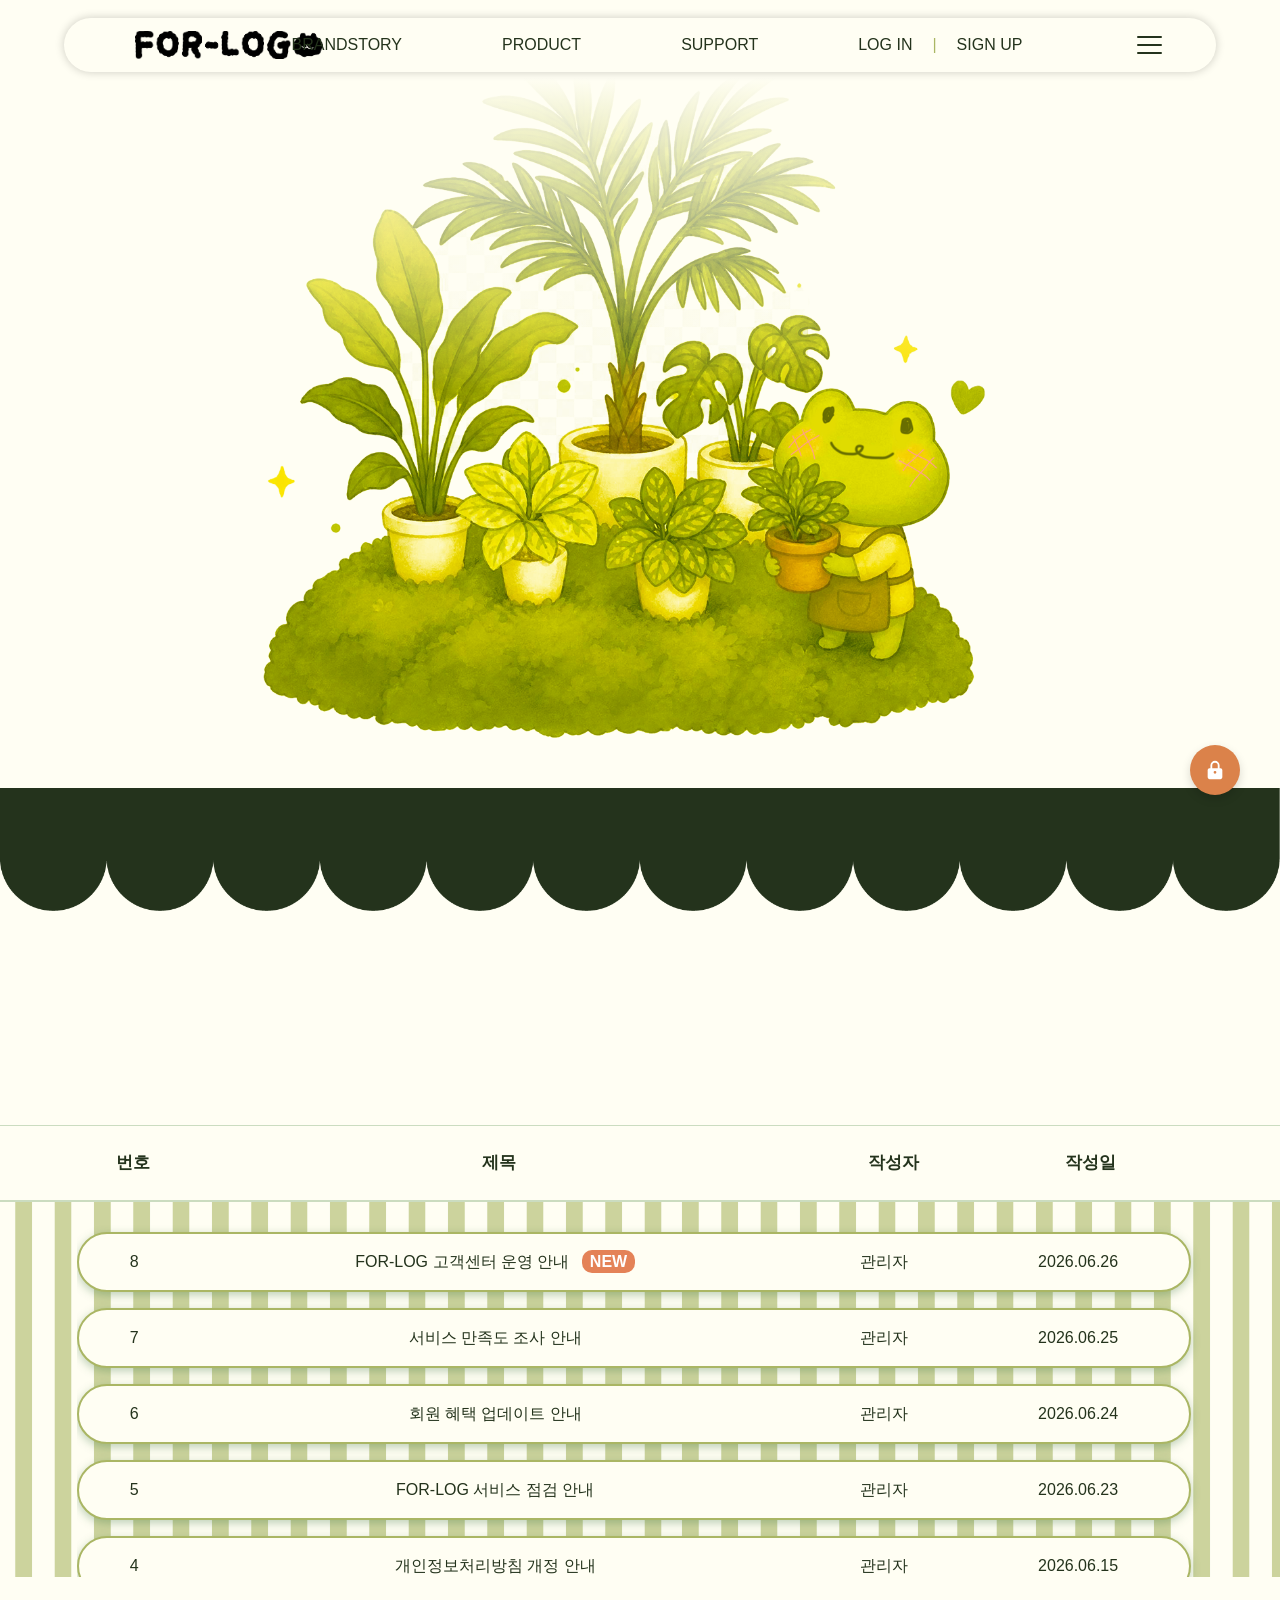
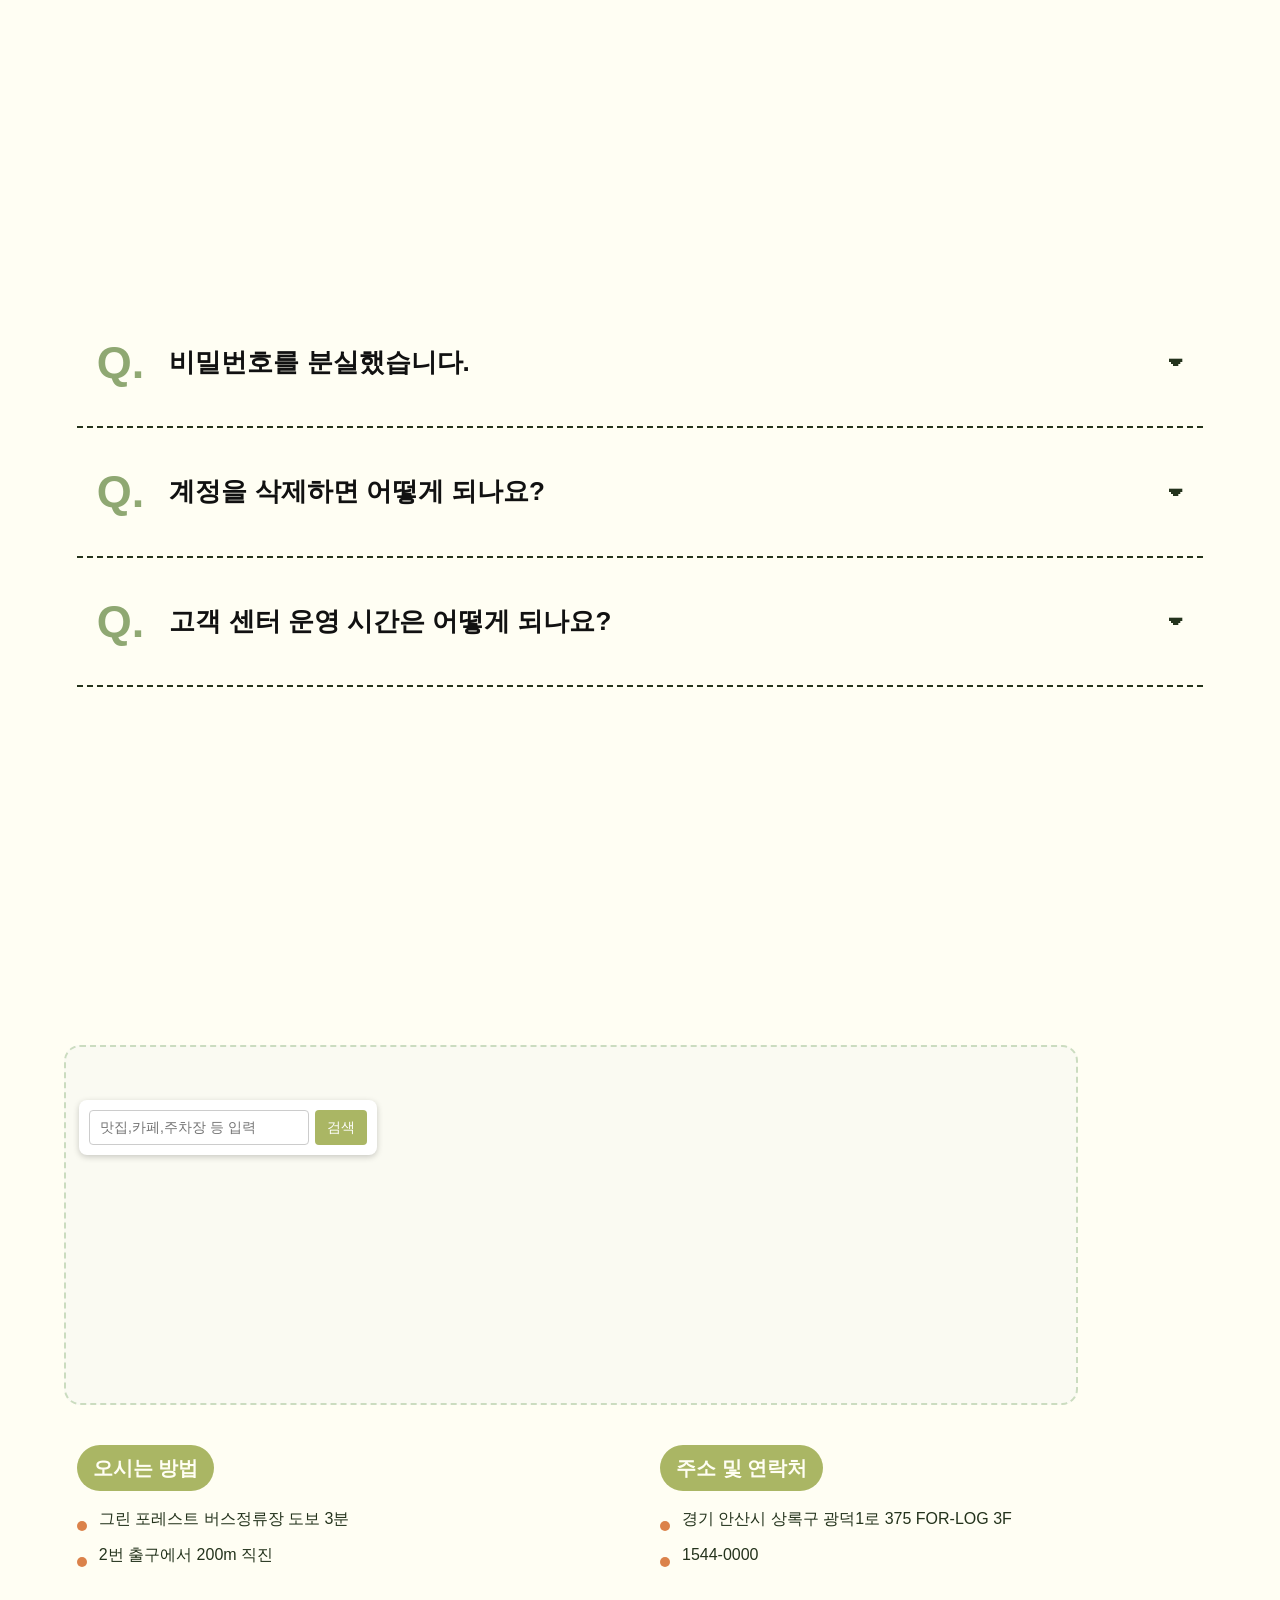
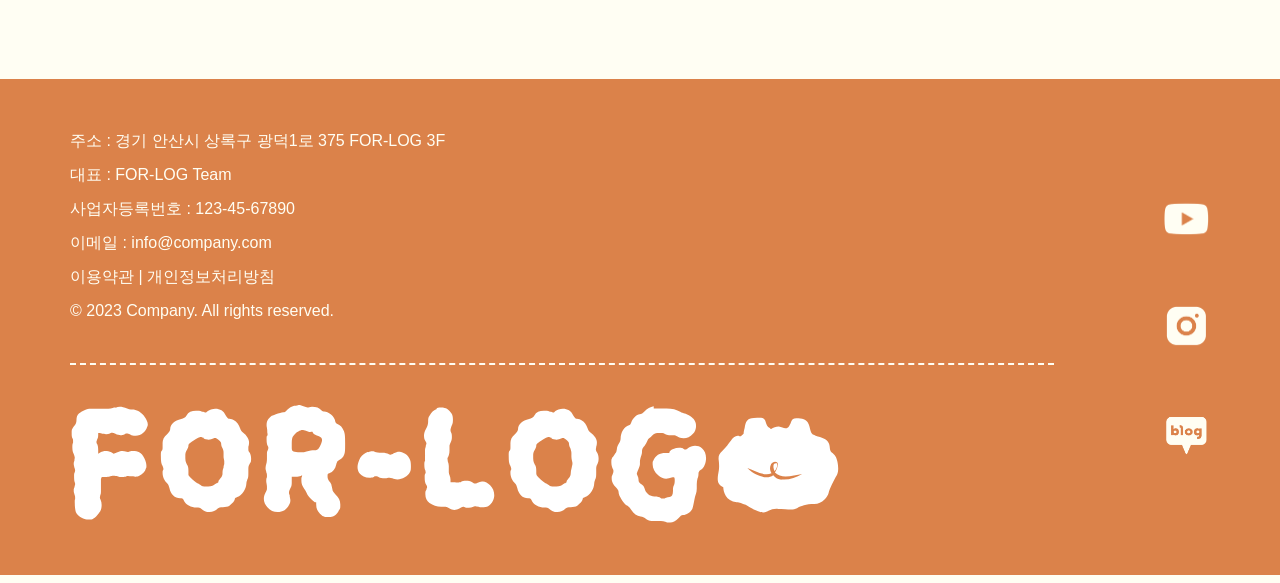
==== support/index.html @ 9ab2c11d "최최신" ====
<!DOCTYPE html>
<html lang="ko">

<head>
    <meta charset="UTF-8">
    <meta name="viewport" content="width=device-width, initial-scale=1.0">
    <script src="https://code.jquery.com/jquery-3.7.1.min.js"></script>
    <title>FOR-LOG | SUPPORT</title>
    <link rel="stylesheet" href="./reset.css">
    <link rel="stylesheet" href="./support.css">
</head>

<body>

    <div id="headers"></div>

    <!-------------- 색션 1 이미지 -------------------->
    <section class="section support-hero-section">
        <!-- 본문 제목에 직접 클래스 추가 -->
        <h1 class="support-main-title scroll-fade">SUPPORT</h1>
        <div class="character-img-box">
            <img src="img/character2 2.png" alt="FOR-LOG character">
        </div>
    </section>

    <!--------------색션 1 물결 패턴---------------- -->
    <div class="scallop-divider">
        <img src="../Home/img/png files(and logo)/pattern-green3.png"/>
    </div>

    <!-------------- 색션 2 공지사항 -------------------->
    <section class="section news-section" id="news">
        <!-- 본문 제목에 직접 클래스 추가 -->
        <h2 class="scroll-fade"><span class="dot">&#8226;</span> NEWS <span>공지 사항</span></h2>
        <div class="news-list-stripe-bg">
            <div class="news-list-wrap">
                <div class="news-table-header-box">
                    <div class="news-table-header-inner">
                        <div class="th-num">번호</div>
                        <div class="th-title">제목</div>
                        <div class="th-author">작성자</div>
                        <div class="th-date">작성일</div>
                    </div>
                </div>
                <div class="news-table-body-inner">
                    <div class="news-item">
                        <div class="td-num">8</div>
                        <div class="td-title">FOR-LOG 고객센터 운영 안내 <span class="badge-new">NEW</span></div>
                        <div class="td-author">관리자</div>
                        <div class="td-date">2026.06.26</div>
                    </div>
                    <div class="news-item">
                        <div class="td-num">7</div>
                        <div class="td-title">서비스 만족도 조사 안내</div>
                        <div class="td-author">관리자</div>
                        <div class="td-date">2026.06.25</div>
                    </div>
                    <div class="news-item">
                        <div class="td-num">6</div>
                        <div class="td-title">회원 혜택 업데이트 안내</div>
                        <div class="td-author">관리자</div>
                        <div class="td-date">2026.06.24</div>
                    </div>
                    <div class="news-item">
                        <div class="td-num">5</div>
                        <div class="td-title">FOR-LOG 서비스 점검 안내</div>
                        <div class="td-author">관리자</div>
                        <div class="td-date">2026.06.23</div>
                    </div>
                    <div class="news-item">
                        <div class="td-num">4</div>
                        <div class="td-title">개인정보처리방침 개정 안내</div>
                        <div class="td-author">관리자</div>
                        <div class="td-date">2026.06.15</div>
                    </div>
                    <div class="news-item">
                        <div class="td-num">3</div>
                        <div class="td-title">액세스 기능 개선 안내</div>
                        <div class="td-author">관리자</div>
                        <div class="td-date">2026.06.01</div>
                    </div>
                    <div class="news-item">
                        <div class="td-num">2</div>
                        <div class="td-title">모바일 앱 환경 최적화 업데이트 완료 안내</div>
                        <div class="td-author">관리자</div>
                        <div class="td-date">2026.05.20</div>
                    </div>
                    <div class="news-item">
                        <div class="td-num">1</div>
                        <div class="td-title">FOR-LOG 정식 서비스 오픈 가이드</div>
                        <div class="td-author">관리자</div>
                        <div class="td-date">2026.05.01</div>
                    </div>
                </div>
            </div>
        </div>
    </section>

    <!----------색션2 팝업 모달창-->
    <div id="newsModal" class="news-modal">
        <div class="news-modal-content">
            <span class="news-modal-close">&times;</span>
            <div class="news-modal-body">
                <div class="modal-top-tag">
                    <span class="modal-dot">&#8226;</span> NEWS <span>공지 사항</span>
                </div>
                <h3 id="modalTitle">공지사항 제목</h3>
                <div class="modal-meta">
                    <span>번호: <strong id="modalNum">-</strong></span>
                    <span>작성자: <strong id="modalAuthor">-</strong></span>
                    <span>작성일: <strong id="modalDate">-</strong></span>
                </div>
                <div class="modal-divider"></div>
                <div id="modalText">공지사항 내용이 들어가는 자리입니다.</div>
            </div>
        </div>
    </div>

    <!-------------- 색션 3 자주묻는질문답변 -------------------->
    <section class="section faq-section" id="faq">
        <!-- 본문 제목에 직접 클래스 추가 -->
        <h2 class="scroll-fade"><span class="dot">&#8226;</span> FAQ <span>자주 묻는 질문</span></h2>
        <div class="faq-accordion">
            <div class="faq-item">
                <div class="faq-question"><span class="q-icon">Q.</span>
                    <p>비밀번호를 분실했습니다.</p><span class="arrow-icon">&#9662;</span>
                </div>
                <div class="faq-answer"><span class="a-icon">A.</span>
                    <p>로그인 페이지의 비밀번호 재설정 링크를 이용해 주세요. 가입하신 이메일 주소로 재설정 메일이 발송됩니다.</p>
                </div>
            </div>
            <div class="faq-item">
                <div class="faq-question"><span class="q-icon">Q.</span>
                    <p>계정을 삭제하면 어떻게 되나요?</p><span class="arrow-icon">&#9662;</span>
                </div>
                <div class="faq-answer"><span class="a-icon">A.</span>
                    <p>계정 정보와 저장된 기록이 영구히 삭제되므로, 중요한 데이터는 미리 백업해 두시기 바랍니다.</p>
                </div>
            </div>
            <div class="faq-item">
                <div class="faq-question"><span class="q-icon">Q.</span>
                    <p>고객 센터 운영 시간은 어떻게 되나요?</p><span class="arrow-icon">&#9662;</span>
                </div>
                <div class="faq-answer"><span class="a-icon">A.</span>
                    <p>FOR-LOG 고객 센터는 평일 10:00부터 17:00까지 운영되며, 점심시간, 주말 및 공휴일은 제외됩니다.</p>
                </div>
            </div>
        </div>
    </section>

    <!-------------- 색션 4 오시는길 -------------------->
    <section class="section location-section" id="location">
        <!-- 本문 제목에 직접 클래스 추가 -->
        <h2 class="scroll-fade"><span class="dot">&#8226;</span> LOCATION <span>오시는 길</span></h2>
        <div class="wave-deco bottom-wave"></div>
        <div style="width: min(90%, 1500px); margin: 0 auto; position: relative;">
            <div class="map-api-box" id="map" style="margin: 40px 0;"></div>
            <div
                style="position: absolute; top: 55px; left: 15px; z-index: 10; display: flex; flex-direction: column; gap: 10px;">
                <div
                    style="background: white; padding: 10px; border-radius: 8px; box-shadow: 0 2px 6px rgba(0,0,0,0.2); display: flex; gap: 6px;">
                    <input type="text" id="keyword" placeholder="맛집,카페,주차장 등 입력"
                        style="border: 1px solid #ccc; padding: 6px 10px; border-radius: 4px; font-size: 14px; width: 220px;">
                    <button onclick="searchPlaces()"
                        style="background: var(--main-color, #2C4224); color: white; border: none; padding: 6px 12px; border-radius: 4px; cursor: pointer; font-size: 14px;">검색</button>
                </div>
                <div id="menu_wrap"
                    style="background: white; border-radius: 8px; box-shadow: 0 2px 6px rgba(0,0,0,0.2); max-height: 300px; overflow-y: auto; display: none; padding: 10px; position: relative; width: 240px;">
                    <button onclick="closePlacesList()"
                        style="position: absolute; top: 8px; right: 10px; background: none; border: none; font-size: 16px; font-weight: bold; color: #999; cursor: pointer; z-index: 20;">✕</button>
                    <ul id="placesList" style="list-style: none; padding: 0; margin: 20px 0 0 0;"></ul>
                    <div id="pagination" style="margin-top: 10px; text-align: center;"></div>
                </div>
            </div>
        </div>

        <div class="location-info-container">
            <div class="info-inner">
                <div class="info-block">
                    <div class="info-tag-title">오시는 방법</div>
                    <div class="info-row"><span class="icon"></span>
                        <p>그린 포레스트 버스정류장 도보 3분</p>
                    </div>
                    <div class="info-row"><span class="icon"></span>
                        <p>2번 출구에서 200m 직진</p>
                    </div>
                </div>
                <div class="info-block">
                    <div class="info-tag-title">주소 및 연락처</div>
                    <div class="info-row"><span class="icon"></span>
                        <p>경기 안산시 상록구 광덕1로 375 FOR-LOG 3F</p>
                    </div>
                    <div class="info-row"><span class="icon"></span>
                        <p>1544-0000</p>
                    </div>
                </div>
            </div>
        </div>
    </section>

    <div id="footer"></div>

    <!-------------- 마우스 커서 효과 연결 -------------------->
    <div class="roundG4"></div>
    <script src="../products/mouseEffect.js"></script>

    <!------------스크립트 연결------------>
    <script type="text/javascript"
        src="https://dapi.kakao.com/v2/maps/sdk.js?appkey=f31372f50de7327023abf3be4282e61c&libraries=services"></script>
    <script src="./support.js"></script>
    <script src="../common/header.js"></script>
</body>

</html>
---- support/support.css ----
@import url("../common/FontAndColor/FontAndColor.css");

/* ==========================================================================
   00. 글로벌 및 공통 스타일 (Global & Common)
   ========================================================================== */

/* 전역 폰트 및 배경 지정 */
body,
.support-hero-section,
.news-section,
.faq-section,
.location-section {
    font-family: var(--font-cloud), "Malgun Gothic", sans-serif;
}

body {
    background-color: var(--bg-color);
}

/* 팀 공통 레이아웃 변수 선언 */
:root {
    --support-content-width: 1500px;
}



/* ==========================================================================
   03. 공통 섹션 타이틀 (Section Title Components)
   ========================================================================== */

/* 대제목 스타일 (공지사항, FAQ, 오시는길 등) */
.section h2 {
    width: 90%;
    max-width: var(--support-content-width);
    font-size: 100px;
    font-weight: 900;
    color: var(--dark-color);
    display: flex;
    align-items: center;
    gap: 12px;
    margin: 60px auto 24px;
    padding: 0;
    text-align: left;
    text-shadow: 0 3px 10px rgba(64, 121, 70, 0.35);
}

/* 타이틀 옆 포인트 점(.) */
.section h2 .dot {
    color: var(--point-color);
    font-size: 170px;
    line-height: 1;
    margin-left: 0;
}

/* 타이틀 내부 보조 설명 텍스트 */
.section h2 span {
    font-size: 30px;
    font-weight: normal;
    color: var(--dark-color);
    margin-top: 8px;
}


/* ==========================================================================
   04. 섹션 1: 비주얼 히어로 영역 (Hero Section)
   ========================================================================== */

.support-hero-section {
    text-align: center;
    padding-top: 100px;
    padding-bottom: 0;
    position: relative;
    overflow: hidden;
    min-height: 1120px;
}

/* 대형 메인 타이틀 텍스트 */
.support-main-title {
    font: var(--title-font);
    color: var(--dark-color);
    margin-bottom: 0;
    position: relative;
    z-index: 3;
    text-shadow: 0 3px 10px rgba(64, 121, 70, 0.35);
}

/* 중앙 캐릭터 일러스트 박스 */
.character-img-box {
    width: 100%;
    max-width: 100%;
    margin: 0 auto;
    position: absolute;
    top: 0;
    left: 50%;
    transform: translateX(-50%);
    z-index: 1;
    pointer-events: none;
}

.character-img-box img {
    display: block;
    width: 94%;
    max-width: 1650px;
    height: auto;
    margin: 0 auto;
    object-fit: contain;
}

/* 상단 그라데이션 오버레이 (자연스러운 배경 페이드) */
.character-img-box::before {
    content: "";
    position: absolute;
    top: 0;
    left: 0;
    width: 100%;
    height: 390px;
    background: linear-gradient(to bottom, var(--bg-color) 20%, rgba(255, 254, 243, 0) 100%);
    z-index: 2;
    pointer-events: none;
}

/* 섹션 경계면 물결 모양 디바이더 (SVG 패턴 활용) */
.scallop-divider {
    width: 100%;
    height: 90px;
    margin-top: -11rem;
    position: relative;
    z-index: 3;
}


/* ==========================================================================
   05. 섹션 2: 공지사항 리스트 영역 (Notice Section)
   ========================================================================== */

.news-section {
    scroll-margin-top: 110px;
}

/* 화면 전체 너비의 스트라이프 배경 원단 효과 */
.news-list-stripe-bg {
    width: 100vw;
    /* margin-left: calc(-50vw + 50%);
    padding: 0 0 40px 0;
    background: repeating-linear-gradient(90deg, #eef7e2, #eef7e2 15px, #ffffff 15px, #ffffff 30px); */
    background-image: url(../common/img/pattern.png);
    background-position: center; background-size: cover;
}

.news-list-wrap {
    width: 100%;
    max-width: none;
    padding: 0;
    box-sizing: border-box;
}

/* 리스트 상단 테이블 헤더 바 */
.news-table-header-box {
    width: 100%;
    background-color: var(--bg-color);
    border-top: 1px solid #cbdcc0;
    border-bottom: 2px solid #cbdcc0;
    position: relative;
    top: -15px;
}

/* 테이블의 열(Column) 4분할 그리드 규격 공통 설정 */
.news-table-header-inner,
.news-item {
    display: grid;
    grid-template-columns: 10% 55% 15% 20%;
}

.news-table-header-inner {
    width: 90%;
    max-width: var(--support-content-width);
    margin: 0 auto;
    padding: 24px 0;
}

.news-table-header-inner > div {
    font-family: "Malgun Gothic", "맑은 고딕", Apple SD Gothic Neo, sans-serif;
    font-size: 17px;
    font-weight: bold;
    color: var(--dark-color);
    text-align: center;
}

/* 리스트 본문 컨테이너 (스크롤 포함) */
.news-table-body-inner {
    width: 90%;
    max-width: var(--support-content-width);
    margin: 0 auto;
    padding: 15px 0 0 0;
    max-height: 360px;
    overflow-y: auto;
    padding-right: 12px;
    scrollbar-width: thin;
    scrollbar-color: var(--main-color) rgba(170, 182, 100, 0.18);
}

/* 맞춤 커스텀 스크롤바 (Webkit 전용) */
.news-table-body-inner::-webkit-scrollbar { width: 10px; }
.news-table-body-inner::-webkit-scrollbar-track { background: rgba(170, 182, 100, 0.18); border-radius: 999px; }
.news-table-body-inner::-webkit-scrollbar-thumb { background: var(--main-color); border-radius: 999px; }

/* 공지사항 개별 항목(Row) 카드 스타일 */
.news-item {
    align-items: center;
    background-color: var(--bg-color);
    margin-bottom: 16px;
    padding: 16px 0;
    border-radius: 40px;
    box-shadow: 0 3px 10px rgba(64, 121, 70, 0.35);
    border: 2px solid var(--main-color);
    cursor: pointer;
    transition: transform 0.2s ease;
}

.news-item:hover {
    transform: translateY(-2px);
}

.news-item > div {
    font-family: "Malgun Gothic", "맑은 고딕", Apple SD Gothic Neo, sans-serif;
    text-align: center;
    color: var(--dark-color);
    font-size: 16px;
}

.news-item > .td-title {
    font-weight: 500;
}

/* NEW 아이콘 배지 */
.badge-new {
    background-color: #e48257;
    color: white;
    font-size: 16px;
    font-weight: bold;
    padding: 3px 8px;
    border-radius: 10px;
    margin-left: 8px;
}


/* ==========================================================================
   06. 공지사항 모달 팝업 디자인 (Notice Modal Detail)
   ========================================================================== */

/* 모달 전체 스크린 오버레이 */
.news-modal {
    display: none; 
    position: fixed;
    z-index: 2000; 
    left: 0;
    top: 0;
    width: 100%;
    height: 100%;
    overflow: auto;
    background-color: color-mix(in srgb, var(--dark-color) 50%, transparent);
    backdrop-filter: blur(4px); 
    -webkit-backdrop-filter: blur(4px);
}

/* 모달 실제 팝업창 바디 */
.news-modal-content {
    background-color: var(--bg-color); 
    margin: 5% auto; 
    padding: 50px 45px; 
    border: 2px solid color-mix(in srgb, var(--dark-color) 20%, transparent); 
    border-radius: 40px; 
    width: 92%;                   
    max-width: 900px; 
    box-shadow: 0 15px 35px rgba(0, 0, 0, 0.15);
    position: relative;
    animation: slideUpModal 0.3s cubic-bezier(0.25, 1, 0.5, 1);
}

/* 위로 부드럽게 올라오는 모달 애니메이션 */
@keyframes slideUpModal {
    from { opacity: 0; transform: translateY(30px); }
    to { opacity: 1; transform: translateY(0); }
}

/* 모달 우측 상단 ✕ 닫기 버튼 */
.news-modal-close {
    position: absolute;
    top: 25px;
    right: 35px;
    color: var(--point-color); 
    font-size: 38px;
    font-weight: bold;
    cursor: pointer;
    transition: all 0.2s;
}

.news-modal-close:hover {
    color: var(--main-color);
    transform: scale(1.2);
}

/* 모달 내부 서브/미니 태그 레이아웃 */
.modal-top-tag {
    font: var(--small2-font);
    font-weight: bold;
    color: var(--main-color);
    margin-bottom: 20px;
    display: flex;
    align-items: center;
    gap: 6px;
}

.modal-top-tag .modal-dot { color: var(--point-color); font-size: 22px; }
.modal-top-tag span { font-size: 13px; color: var(--dark-color); opacity: 0.6; font-weight: normal; }

/* 모달창 내부 공지사항 제목 */
.news-modal-body h3 {
    font-family: "Malgun Gothic", "맑은 고딕", Apple SD Gothic Neo, sans-serif;
    font-size: 28px; 
    font-weight: bold;
    color: var(--dark-color);
    margin: 0 0 20px 0;
    line-height: 1.4;
    word-break: keep-all;
}

/* 작성 정보 메타 영역 (날짜, 작성자 등) */
.modal-meta {
    display: flex;
    gap: 20px;
    font-family: "Malgun Gothic", "맑은 고딕", Apple SD Gothic Neo, sans-serif;
    font-size: 15px;
    color: var(--dark-color);
    opacity: 0.8;
    background-color: color-mix(in srgb, var(--dark-color) 3%, transparent); 
    padding: 12px 24px;
    border-radius: 15px;
}

.modal-meta strong { color: var(--main-color); font-weight: 600; }
.modal-divider { height: 1px; background: repeating-linear-gradient(90deg, var(--main-color), var(--main-color) 4px, transparent 4px, transparent 8px); margin: 30px 0; opacity: 0.4; }

/* 모달 본문 텍스트 디테일 */
#modalText {
    font-family: "Malgun Gothic", "맑은 고딕", Apple SD Gothic Neo, sans-serif;
    font-size: 17px; 
    font-weight: normal;
    color: var(--dark-color);
    line-height: 1.8;
    min-height: 280px; 
    padding: 5px;
    word-break: break-all;
}

#modalText p { margin-bottom: 16px; }
#modalText strong { font-family: "Malgun Gothic", "맑은 고딕", Apple SD Gothic Neo, sans-serif; font-weight: bold; color: var(--main-color); }


/* ==========================================================================
   07. 섹션 3: 자주 묻는 질문 아코디언 영역 (FAQ Section)
   ========================================================================== */

.faq-section {
    scroll-margin-top: 110px;
    margin-top: 120px;
    margin-bottom: 140px;
    box-sizing: border-box;
}

.faq-accordion {
    width: 90%;
    max-width: var(--support-content-width);
    margin: 20px auto 0 auto;
}

.faq-item {
    border-bottom: 2.5px dashed var(--dark-color);
    padding: 10px 0;
}

/* 질문 블록 (클릭바) */
.faq-question {
    display: flex;
    align-items: center;
    padding: 20px 20px;
    cursor: pointer;
    user-select: none;
    transition: background-color 0.2s ease;
}

.faq-question:hover {
    background-color: rgba(44, 66, 36, 0.03);
}

/* Q & A 타이포 로고 스타일 */
.faq-question .q-icon,
.faq-answer .a-icon {
    font-size: 45px;
    font-weight: 900;
    color: var(--dark-color);
    margin-right: 25px;
    font-family: "Arial Black", sans-serif;
}

.faq-question .q-icon { color: #8fa872; }
.faq-answer .a-icon { color: var(--point-color); }

.faq-question p {
    font-family: "Malgun Gothic", "맑은 고딕", Apple SD Gothic Neo, sans-serif;
    font-size: 26px;
    font-weight: bold;
    color: #111111;
    margin: 0;
}

/* 우측 아코디언 개폐 화살표 아이콘 */
.faq-question .arrow-icon {
    margin-left: auto;
    font-size: 32px;
    color: var(--dark-color);
    font-weight: bold;
    transition: transform 0.3s ease;
}

.faq-item.active .faq-question .arrow-icon { 
    transform: rotate(180deg); 
}

/* 
   ✨ [완전 수정] 기본 상태 (닫혀있을 때) 
   - 닫힐 때 부드럽게 사라지도록 속성들을 최적화했습니다.
*/
.faq-answer {
    display: flex;
    align-items: flex-start;
    background-color: rgba(250, 250, 242, 0.5);
    
    /* 닫혀있을 때 높이와 여백을 모두 0으로 꽉 닫아줍니다 */
    max-height: 0;
    overflow: hidden;
    opacity: 0;
    padding: 0 20px; /* 위아래 패딩을 0으로 만들어 줍니다 */
    
    /* 닫힐 때 부드럽게 처리하는 핵심 트랜지션 효과 */
    transition: max-height 0.35s cubic-bezier(0.4, 0, 0.2, 1), 
                padding 0.35s cubic-bezier(0.4, 0, 0.2, 1), 
                opacity 0.2s ease;
}

.faq-answer p {
    font-family: "Malgun Gothic", "맑은 고딕", Apple SD Gothic Neo, sans-serif;
    font-size: 16px;
    font-weight: normal;
    color: #444444;
    line-height: 1.7;
    margin-top: 1rem;
    padding-top: 12px;
}

/* 
   ✨ [완전 수정] 활성화 상태 (열렸을 때)
   - max-height를 너무 크지 않게(400px 정도로) 잡아야 닫힐 때 딜레이가 안 생깁니다.
*/
.faq-item.active .faq-answer {
    max-height: 400px;            /* 일반적인 답변 글 길이에 맞춰 400px로 최적화 */
    padding: 15px 20px 50px 20px; /* 열렸을 때 정상 패딩 적용 */
    opacity: 1;
}


/* ==========================================================================
   08. 섹션 4: 오시는 길 지도 API 및 상세 위치 영역 (Location Section)
   ========================================================================== */

.location-section {
    scroll-margin-top: 110px;
    padding-bottom: 100px;
}

/* 지도 표시 박스 프레임 */
.map-api-box {
    width: 90%;
    max-width: var(--support-content-width);
    height: 360px;
    margin: 40px auto;
    border: 2px dashed #cbdcc0;
    border-radius: 16px;
    background: #fafaf2;
}

/* 지도 하단 오프라인 정보 상세 컨테이너 */
.location-info-container {
    width: 90%;
    max-width: var(--support-content-width);
    margin: 0 auto;
}

.info-inner {
    display: flex;
    gap: 40px;
    justify-content: center;
}

.info-block {
    flex: 1;
    max-width: 680px;
}

/* 정보 구분 태그 (주소, 고객센터 등) */
.info-tag-title {
    display: inline-block;
    margin-bottom: 16px;
    padding: 8px 16px;
    border-radius: 999px;
    background-color: var(--main-color);
    color: var(--bg-color);
    font: var(--small-font);
}

/* 개별 한 줄 정보 단위 정보행 */
.info-row {
    display: flex;
    gap: 12px;
    margin-bottom: 12px;
    font-size: 16px;
    color: var(--dark-color);
}

/* 텍스트 앞 왼쪽 포인트 도트 불릿 기호 */
.info-row .icon {
    width: 10px;
    height: 10px;
    margin-top: 14px;
    border-radius: 50%;
    background-color: var(--point-color);
    flex: 0 0 auto;
}

.location-section input,
.location-section button,
.location-section .info-row p {
    font-family: "Malgun Gothic", Dotum, AppleSDGothicNeo, sans-serif !important;
}

/* 리스트 및 페이지네이션 기본 제어 숨김 처리 */
#pagination { display: none !important; }
#placesList, #placesList h5, #placesList span {
    font-family: "Malgun Gothic", Dotum, AppleSDGothicNeo, sans-serif !important;
}


/* --------------------------------------------------------------------------
   08-1. 지도 API 내부 카카오맵 전용 커스텀 오버레이 말풍선 디자인
   -------------------------------------------------------------------------- */

/* 말풍선 전체 랩 */
.map-overlay-box {
    position: relative;
    width: 310px;
    background: var(--bg-color);
    border-radius: 8px;
    box-shadow: 0 4px 12px rgba(0,0,0,0.15);
    border: 1px solid color-mix(in srgb, var(--main-color) 20%, transparent);
    font-family: "Malgun Gothic", sans-serif;
    overflow: visible; 
}

/* 말풍선 우측 상단 ✕ 닫기 버튼 스타일 */
.map-overlay-box .overlay-close-btn {
    position: absolute;
    top: 10px;
    right: 14px;
    font-size: 15px;
    font-weight: bold;
    color: var(--bg-color);
    cursor: pointer;
    transition: transform 0.2s ease, opacity 0.2s ease;
    z-index: 10;
}

.map-overlay-box .overlay-close-btn:hover {
    opacity: 0.8;
    transform: scale(1.15);
}

/* 아래쪽 말풍선 촉 기호 화살표 꼬리 */
.map-overlay-box::after {
    content: '';
    position: absolute;
    bottom: -10px;
    left: 50%;
    transform: translateX(-50%);
    border-top: 10px solid var(--bg-color);
    border-left: 8px solid transparent;
    border-right: 8px solid transparent;
    border-bottom: 0 solid transparent;
    filter: drop-shadow(0 2px 2px rgba(0,0,0,0.1));
}

/* 오버레이 상단 타이틀 바 */
.map-overlay-box .overlay-header {
    background: var(--main-color);
    padding: 10px 14px;
    border-radius: 7px 7px 0 0;
}

.map-overlay-box .overlay-title {
    color: var(--bg-color);
    font-weight: bold;
    font-size: 15px;
    letter-spacing: 0.5px;
}

/* 오버레이 하단 알맹이 정보 구성 레이아웃 */
.map-overlay-box .overlay-body {
    display: flex;
    padding: 14px;
    gap: 14px;
    background: var(--bg-color);
    border-radius: 0 0 7px 7px;
    align-items: center;
}

/* 로고 프레임 썸네일 박스 */
.map-overlay-box .overlay-img {
    width: 65px;
    height: 65px;
    flex: 0 0 auto;
    border: 1px solid color-mix(in srgb, var(--dark-color) 10%, transparent);
    border-radius: 4px;
    display: flex;
    align-items: center;
    justify-content: center;
    background: var(--bg-color);
    overflow: hidden;
}

.map-overlay-box .overlay-img img {
    width: 90%;
    height: 90%;
    object-fit: contain;
}

/* 우측 텍스트 정보 영역 분할 */
.map-overlay-box .overlay-content {
    flex: 1;
    display: flex;
    flex-direction: column;
    justify-content: center;
    text-align: left;
}

.map-overlay-box .overlay-content p {
    margin: 0 0 4px 0 !important; 
    line-height: 1.4;
    white-space: normal; /* 자동 개행 확보 */
}

.map-overlay-box .overlay-content .addr { font-size: 13px; font-weight: bold; color: var(--dark-color); }
.map-overlay-box .overlay-content .sub { font-size: 11px; color: var(--dark-color); opacity: 0.6; }
.map-overlay-box .overlay-content .lnk { font-size: 11px; color: var(--main-color); text-decoration: underline; margin-top: 2px; font-weight: bold; }



.right .sns img {
    max-width: 3rem;
}


/* ==========================================================================
   10. 반응형 레이아웃 미디어 쿼리 (Responsive Media Queries)
   ========================================================================== */

/* --------------------------------------------------------------------------
   [1] 데스크톱 소형 & 태블릿 가로 (Max-width: 1280px)
   -------------------------------------------------------------------------- */
@media (max-width: 1280px) {
    .headerInner {
        grid-template-columns: 220px 1fr 48px;
        padding: 0 28px;
    }

    .gnb > li {
        margin-right: 52px;
    }

    .support-main-title {
        font-size: 136px;
    }

    .support-hero-section {
        min-height: 860px;
    }

    .character-img-box img {
        width: 96%;
        max-width: 1180px;
    }

    .scallop-divider {
        margin-top: -72px;
    }

    .section h2 {
        width: 88%;
    }

    .news-table-header-inner,
    .news-table-body-inner,
    .faq-accordion,
    .location-info-container,
    .map-api-box {
        width: 88%;
    }
}

/* --------------------------------------------------------------------------
   [2] 일반 태블릿 세로 규격 (Max-width: 1000px)
   -------------------------------------------------------------------------- */
@media (max-width: 1000px) {
    /* 내비게이션 바 전환 및 모바일 전용 UI 켜짐 */
    .gnb {
        display: none;
    }

    .hamSideMenu {
        width: 70%;
    }

    .ham {
        align-items: flex-end;
    }

    .headerInner {
        grid-template-columns: minmax(120px, 220px) 1fr 48px;
        height: 58%;
    }

    .headerInner .logo {
        justify-content: flex-start;
    }

    .headerInner .logo > a {
        width: 170px;
    }

    /* 메인 비주얼 반응형 크기 조절 */
    .support-main-title {
        font-size: 86px;
    }

    .support-hero-section {
        min-height: 680px;
        padding-top: 110px;
    }

    .character-img-box img {
        width: 108%;
        max-width: 980px;
    }

    .scallop-divider {
        margin-top: -64px;
    }

    /* 레이아웃 폭 일괄 공통 조절 */
    .section h2,
    .news-table-header-inner,
    .news-table-body-inner,
    .faq-accordion,
    .location-info-container,
    .map-api-box {
        width: 90%;
    }

    .news-table-header-inner,
    .news-item {
        grid-template-columns: 15% 50% 15% 20%;
    }

    .news-item > div {
        font-size: 16px;
    }

    .news-table-body-inner {
        max-height: 300px;
    }

    /* 정보 하단 레이아웃을 세로(column) 배치로 흐름 변환 */
    .info-inner,
    footer {
        flex-direction: column;
    }

    footer {
        height: auto;
        gap: 40px;
    }

    .left {
        width: 100%;
    }

    footer .logo {
        width: min(100%, 520px);
    }

    .right .sns {
        flex-direction: row;
        justify-content: center;
    }
}

/* --------------------------------------------------------------------------
   [3] 대형 모바일 & 스마트폰 가로 (Max-width: 768px)
   -------------------------------------------------------------------------- */
@media (max-width: 768px) {
    .headerInner {
        width: 92%;
        grid-template-columns: 1fr 44px;
        padding: 0 20px;
    }

    .headerInner .logo > a {
        width: 145px;
    }

    .support-main-title {
        font-size: 66px;
    }

    .support-hero-section {
        min-height: 560px;
    }

    .character-img-box img {
        width: 124%;
        max-width: 760px;
    }

    .character-img-box::before {
        height: 220px;
    }

    .scallop-divider {
        margin-top: -58px;
    }

    /* 섹션 대제목 모바일화 */
    .section h2 {
        width: 92%;
        margin: 44px auto 18px;
        gap: 8px;
        font-size: 44px;
    }

    .section h2 .dot {
        font-size: 58px;
    }

    .section h2 span {
        width: auto;
        margin-left: 0;
        font-size: 18px;
    }

    /* 공지사항 목록 압축 및 말줄임표 처리 */
    .news-table-header-inner,
    .news-item {
        grid-template-columns: 14% 50% 18% 18%;
    }

    .news-table-header-inner > div,
    .news-item > div {
        font-size: 13px;
    }

    .td-title,
    .news-item > div:nth-child(2) {
        white-space: nowrap;
        overflow: hidden;
        text-overflow: ellipsis;
    }

    /* 글자 크기 축소 */
    .faq-question p { font-size: 18px; }
    .faq-answer p { font-size: 16px; }
    .info-inner { gap: 24px; }
    .info-row { font-size: 16px; }

    .news-table-header-inner,
    .news-table-body-inner,
    .faq-accordion,
    .location-info-container,
    .map-api-box {
        width: 92%;
    }

    footer {
        padding: 40px 28px;
    }

    footer .logo {
        width: min(100%, 360px);
    }
}

/* --------------------------------------------------------------------------
   [4] 초소형 스마트폰 세로 일반 (Max-width: 480px)
   -------------------------------------------------------------------------- */
@media (max-width: 480px) {
    .headerInner .logo > a {
        width: 120px;
    }

    .support-main-title {
        font-size: 50px;
    }

    .support-hero-section {
        min-height: 410px;
    }

    .character-img-box img {
        width: 138%;
    }

    .scallop-divider {
        margin-top: -52px;
    }

    .news-list-stripe-bg {
        padding-bottom: 28px !important;
    }

    /* 화면이 너무 작을 때 공지사항 테이블 가로 스크롤 생성 */
    .news-table-header-inner,
    .news-table-body-inner {
        width: 94%;
    }

    .news-item {
        min-width: 520px;
    }

    .news-table-body-inner {
        overflow: auto;
    }

    .section h2 {
        width: 94%;
    }

    .news-table-header-inner,
    .news-table-body-inner,
    .faq-accordion,
    .location-info-container,
    .map-api-box {
        width: 94%;
    }

    .faq-question {
        padding: 16px 12px;
    }

    footer .logo {
        width: min(100%, 280px);
    }

    .right .sns img {
        width: 2.4rem;
    }
}


/* ==========================================================================
   11. 스크롤 애니메이션 클래스 스타일
   ========================================================================== */

.scroll-fade {
    opacity: 0 !important;
    transform: translateY(40px) !important;
    /* cubic-bezier를 사용하여 끝에서 살짝 쫀득하고 부드럽게 멈추는 고급 애니메이션 구현 */
    transition: opacity 0.9s ease, transform 0.9s cubic-bezier(0.25, 1, 0.5, 1) !important;
    will-change: opacity, transform;
}

/* 감지 시 원래 위치로 복구 */
.scroll-fade.show {
    opacity: 1 !important;
    transform: translateY(0) !important;
}
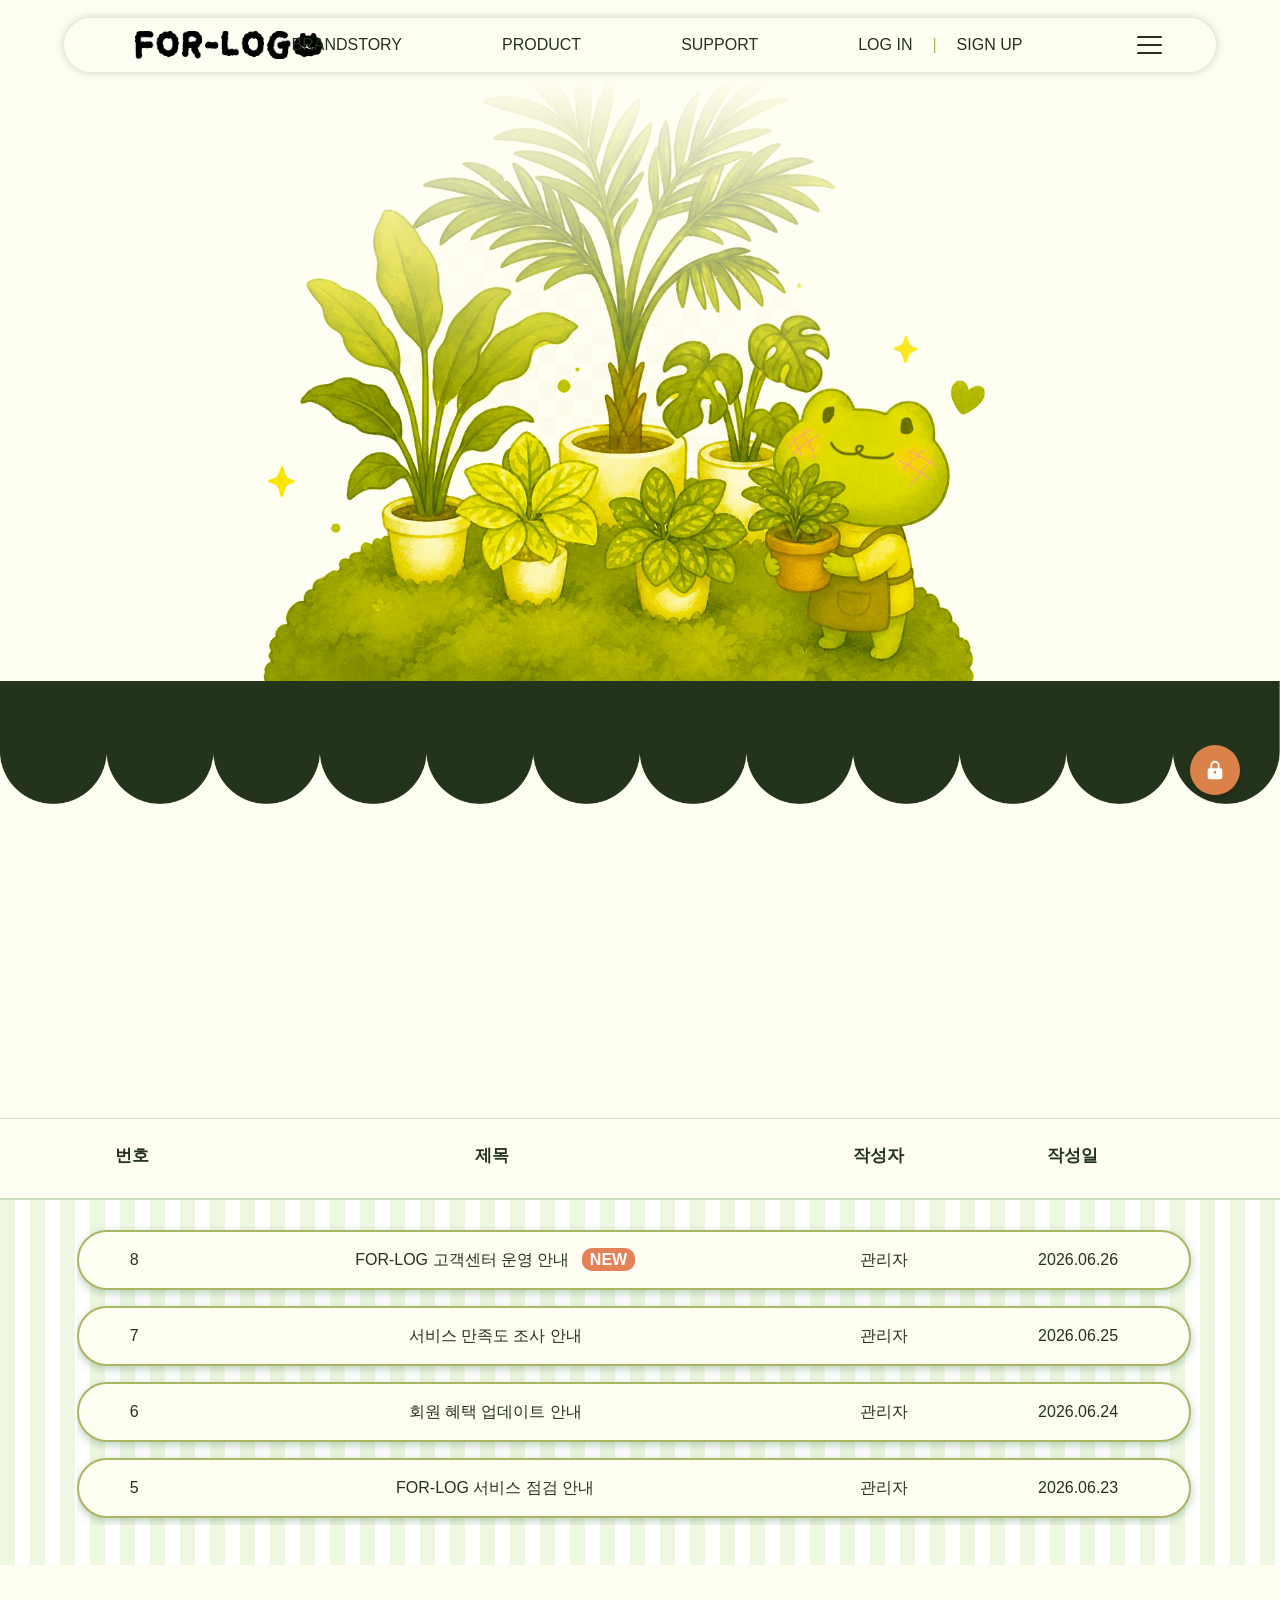
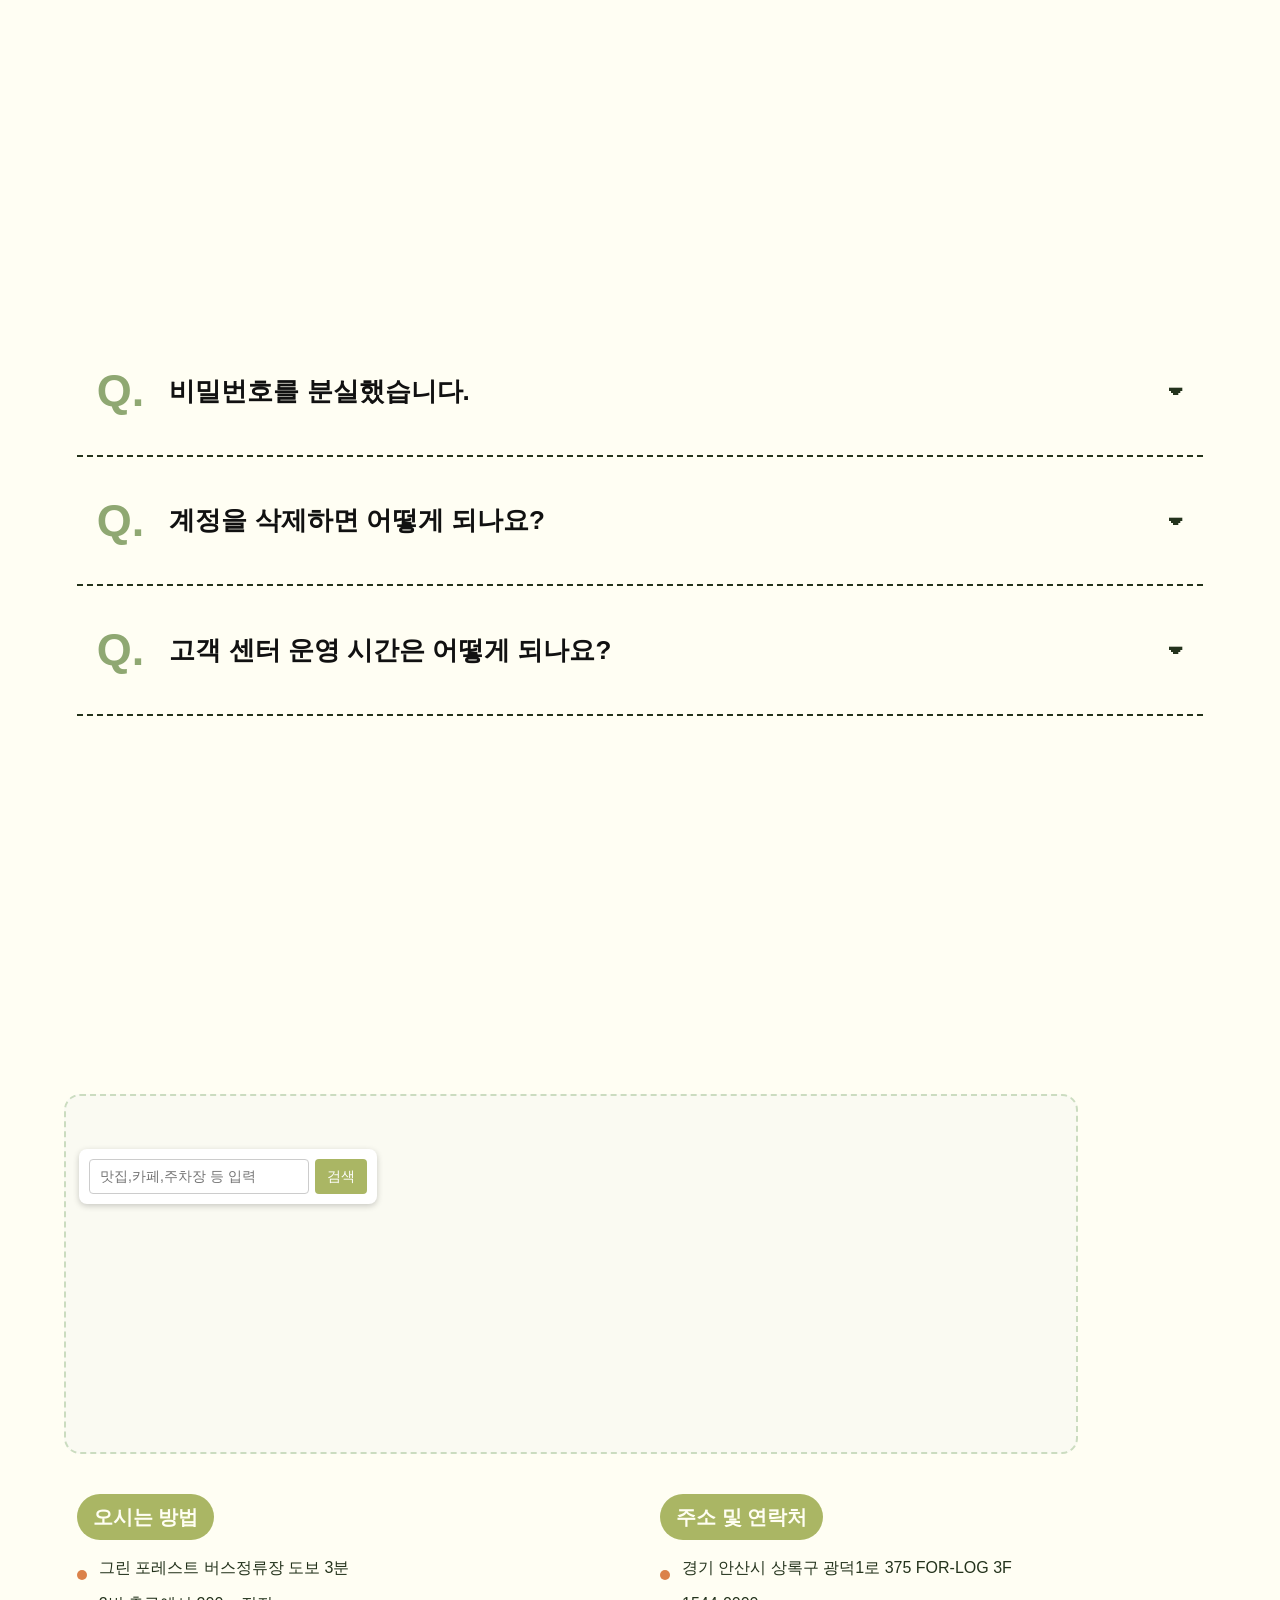
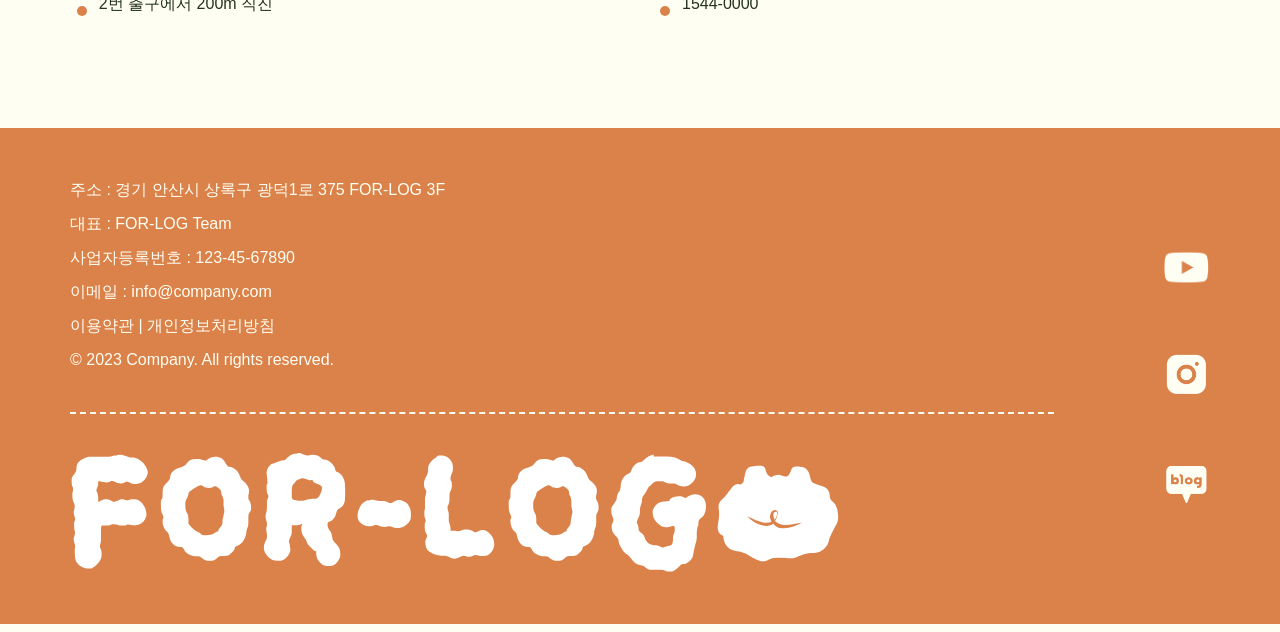
==== commit 5ae69f81: "이름" ====
--- a/support/index.html
+++ b/support/index.html
@@ -210,5 +210,4 @@
     <script src="./support.js"></script>
     <script src="../common/header.js"></script>
 </body>
-
 </html>
--- a/support/support.css
+++ b/support/support.css
@@ -15,11 +15,19 @@
 
 body {
     background-color: var(--bg-color);
+    overflow-x: hidden;
 }
 
 /* 팀 공통 레이아웃 변수 선언 */
 :root {
     --support-content-width: 1500px;
+}
+
+html,
+#headers,
+#footer {
+    max-width: 100%;
+    overflow-x: hidden;
 }
 
 
@@ -38,7 +46,7 @@
     display: flex;
     align-items: center;
     gap: 12px;
-    margin: 60px auto 24px;
+    margin: 160px auto 24px;
     padding: 0;
     text-align: left;
     text-shadow: 0 3px 10px rgba(64, 121, 70, 0.35);
@@ -54,7 +62,7 @@
 
 /* 타이틀 내부 보조 설명 텍스트 */
 .section h2 span {
-    font-size: 30px;
+    font-size: 20px;
     font-weight: normal;
     color: var(--dark-color);
     margin-top: 8px;
@@ -123,9 +131,9 @@
 .scallop-divider {
     width: 100%;
     height: 90px;
-    margin-top: -11rem;
+    margin-top: -11.8rem;   /* 틈새를 메우기 위해 기존 -11rem에서 조금 더 위로 당김 */
     position: relative;
-    z-index: 3;
+    z-index: 10;           /* 잔디 이미지 위로 물결 패턴이 확실히 올라오도록 설정 */
 }
 
 
@@ -140,11 +148,12 @@
 /* 화면 전체 너비의 스트라이프 배경 원단 효과 */
 .news-list-stripe-bg {
     width: 100vw;
-    /* margin-left: calc(-50vw + 50%);
+    margin-left: calc(-50vw + 50%);
     padding: 0 0 40px 0;
-    background: repeating-linear-gradient(90deg, #eef7e2, #eef7e2 15px, #ffffff 15px, #ffffff 30px); */
-    background-image: url(../common/img/pattern.png);
-    background-position: center; background-size: cover;
+    background: repeating-linear-gradient(90deg, #eef7e2, #eef7e2 15px, #ffffff 15px, #ffffff 30px);
+    /* background-image: url(../common/img/pattern.png);
+    background-position: center; 
+    background-size: cover; */
 }
 
 .news-list-wrap {
@@ -175,7 +184,7 @@
     width: 90%;
     max-width: var(--support-content-width);
     margin: 0 auto;
-    padding: 24px 0;
+    padding: 24px 20px 30px 0;
 }
 
 .news-table-header-inner > div {
@@ -192,7 +201,7 @@
     max-width: var(--support-content-width);
     margin: 0 auto;
     padding: 15px 0 0 0;
-    max-height: 360px;
+    max-height: 310px;
     overflow-y: auto;
     padding-right: 12px;
     scrollbar-width: thin;
@@ -265,10 +274,10 @@
 
 /* 모달 실제 팝업창 바디 */
 .news-modal-content {
-    background-color: var(--bg-color); 
+    background: linear-gradient(135deg, #ffffff 65%, color-mix(in srgb, var(--main-color) 15%, #ffffff) 100%);
     margin: 5% auto; 
     padding: 50px 45px; 
-    border: 2px solid color-mix(in srgb, var(--dark-color) 20%, transparent); 
+    border: 2px solid color-mix(in srgb, var(--main-color) 30%, transparent);
     border-radius: 40px; 
     width: 92%;                   
     max-width: 900px; 
@@ -427,10 +436,6 @@
     transform: rotate(180deg); 
 }
 
-/* 
-   ✨ [완전 수정] 기본 상태 (닫혀있을 때) 
-   - 닫힐 때 부드럽게 사라지도록 속성들을 최적화했습니다.
-*/
 .faq-answer {
     display: flex;
     align-items: flex-start;
@@ -458,10 +463,6 @@
     padding-top: 12px;
 }
 
-/* 
-   ✨ [완전 수정] 활성화 상태 (열렸을 때)
-   - max-height를 너무 크지 않게(400px 정도로) 잡아야 닫힐 때 딜레이가 안 생깁니다.
-*/
 .faq-item.active .faq-answer {
     max-height: 400px;            /* 일반적인 답변 글 길이에 맞춰 400px로 최적화 */
     padding: 15px 20px 50px 20px; /* 열렸을 때 정상 패딩 적용 */
@@ -676,14 +677,14 @@
    [1] 데스크톱 소형 & 태블릿 가로 (Max-width: 1280px)
    -------------------------------------------------------------------------- */
 @media (max-width: 1280px) {
-    .headerInner {
+    /* .headerInner {
         grid-template-columns: 220px 1fr 48px;
         padding: 0 28px;
     }
 
     .gnb > li {
         margin-right: 52px;
-    }
+    } */
 
     .support-main-title {
         font-size: 136px;
@@ -691,6 +692,13 @@
 
     .support-hero-section {
         min-height: 860px;
+    }
+
+    .character-img-box {
+        display: flex;
+        justify-content: center;
+        overflow: hidden;
+        width: 100%;
     }
 
     .character-img-box img {
@@ -699,7 +707,9 @@
     }
 
     .scallop-divider {
-        margin-top: -72px;
+        margin-top: -11.2rem;   
+        position: relative;
+        z-index: 10;
     }
 
     .section h2 {
@@ -720,7 +730,7 @@
    -------------------------------------------------------------------------- */
 @media (max-width: 1000px) {
     /* 내비게이션 바 전환 및 모바일 전용 UI 켜짐 */
-    .gnb {
+    /* .gnb {
         display: none;
     }
 
@@ -743,9 +753,29 @@
 
     .headerInner .logo > a {
         width: 170px;
-    }
-
-    /* 메인 비주얼 반응형 크기 조절 */
+    } */
+
+    #headers .headerInner {
+        width: 92%;
+        grid-template-columns: minmax(0, 1fr) 44px;
+        padding: 0 20px;
+    }
+
+    #headers .logo {
+        min-width: 0;
+        justify-content: flex-start;
+    }
+
+    #headers .logo > a {
+        width: 170px;
+    }
+
+    #headers .logo img {
+        width: 100%;
+        height: 100%;
+        object-fit: contain;
+    }
+
     .support-main-title {
         font-size: 86px;
     }
@@ -755,16 +785,23 @@
         padding-top: 110px;
     }
 
+    .character-img-box {
+        display: flex;
+        justify-content: center;
+        overflow: hidden;
+    }
+
     .character-img-box img {
         width: 108%;
         max-width: 980px;
     }
 
     .scallop-divider {
-        margin-top: -64px;
-    }
-
-    /* 레이아웃 폭 일괄 공통 조절 */
+        margin-top: -9.2rem;    /* 기존 -6.5rem에서 대폭 위로 조정 */
+        position: relative;
+        z-index: 10;
+    }
+
     .section h2,
     .news-table-header-inner,
     .news-table-body-inner,
@@ -787,28 +824,46 @@
         max-height: 300px;
     }
 
-    /* 정보 하단 레이아웃을 세로(column) 배치로 흐름 변환 */
-    .info-inner,
+    /* .info-inner,
     footer {
         flex-direction: column;
-    }
-
-    footer {
+    } */
+
+    /* footer {
         height: auto;
         gap: 40px;
-    }
+    } */
 
     .left {
         width: 100%;
     }
 
-    footer .logo {
+    /* footer .logo {
         width: min(100%, 520px);
-    }
+    } */
 
     .right .sns {
         flex-direction: row;
         justify-content: center;
+    }
+
+    #footer footer {
+        max-width: 100%;
+        height: auto;
+        padding: 42px 28px;
+        gap: 32px;
+        overflow: hidden;
+    }
+
+    #footer .left {
+        width: 100%;
+        max-width: 100%;
+        min-width: 0;
+    }
+
+    #footer .line,
+    #footer .logo {
+        max-width: 100%;
     }
 }
 
@@ -816,13 +871,17 @@
    [3] 대형 모바일 & 스마트폰 가로 (Max-width: 768px)
    -------------------------------------------------------------------------- */
 @media (max-width: 768px) {
-    .headerInner {
+    /* .headerInner {
         width: 92%;
         grid-template-columns: 1fr 44px;
         padding: 0 20px;
-    }
-
-    .headerInner .logo > a {
+    } */
+
+    /* .headerInner .logo > a {
+        width: 145px;
+    } */
+
+    #headers .logo > a {
         width: 145px;
     }
 
@@ -832,6 +891,12 @@
 
     .support-hero-section {
         min-height: 560px;
+    }
+
+    .character-img-box {
+        display: flex;
+        justify-content: center;
+        overflow: hidden;
     }
 
     .character-img-box img {
@@ -844,10 +909,11 @@
     }
 
     .scallop-divider {
-        margin-top: -58px;
-    }
-
-    /* 섹션 대제목 모바일화 */
+        margin-top: -18rem;    
+        position: relative;
+        z-index: 10;
+    }
+
     .section h2 {
         width: 92%;
         margin: 44px auto 18px;
@@ -865,7 +931,6 @@
         font-size: 18px;
     }
 
-    /* 공지사항 목록 압축 및 말줄임표 처리 */
     .news-table-header-inner,
     .news-item {
         grid-template-columns: 14% 50% 18% 18%;
@@ -874,6 +939,13 @@
     .news-table-header-inner > div,
     .news-item > div {
         font-size: 13px;
+    }
+
+    .badge-new {
+        font-size: 11px;
+        padding: 2px 5px;
+        border-radius: 7px;
+        margin-left: 4px;
     }
 
     .td-title,
@@ -883,11 +955,20 @@
         text-overflow: ellipsis;
     }
 
-    /* 글자 크기 축소 */
     .faq-question p { font-size: 18px; }
     .faq-answer p { font-size: 16px; }
     .info-inner { gap: 24px; }
     .info-row { font-size: 16px; }
+
+    #footer footer {
+        flex-direction: column;
+    }
+
+    #footer .right {
+        flex-direction: row;
+        justify-content: flex-start;
+        gap: 24px;
+    }
 
     .news-table-header-inner,
     .news-table-body-inner,
@@ -896,21 +977,21 @@
     .map-api-box {
         width: 92%;
     }
-
-    footer {
-        padding: 40px 28px;
-    }
-
-    footer .logo {
-        width: min(100%, 360px);
-    }
 }
 
 /* --------------------------------------------------------------------------
    [4] 초소형 스마트폰 세로 일반 (Max-width: 480px)
    -------------------------------------------------------------------------- */
 @media (max-width: 480px) {
-    .headerInner .logo > a {
+    /* .headerInner .logo > a {
+        width: 120px;
+    } */
+
+    #headers .headerInner {
+        padding: 0 16px;
+    }
+
+    #headers .logo > a {
         width: 120px;
     }
 
@@ -922,26 +1003,40 @@
         min-height: 410px;
     }
 
+    .character-img-box {
+        display: flex;
+        justify-content: center;
+        overflow: hidden;
+    }
+
     .character-img-box img {
         width: 138%;
     }
 
     .scallop-divider {
-        margin-top: -52px;
+        margin-top: -8.2rem;   
+        position: relative;
+        z-index: 10;
     }
 
     .news-list-stripe-bg {
         padding-bottom: 28px !important;
     }
 
-    /* 화면이 너무 작을 때 공지사항 테이블 가로 스크롤 생성 */
     .news-table-header-inner,
     .news-table-body-inner {
         width: 94%;
     }
 
     .news-item {
-        min-width: 520px;
+        min-width: 0;
+    }
+
+    .badge-new {
+        font-size: 10px;
+        padding: 1px 4px;
+        border-radius: 6px;
+        margin-left: 3px;
     }
 
     .news-table-body-inner {
@@ -964,15 +1059,14 @@
         padding: 16px 12px;
     }
 
-    footer .logo {
+    /* footer .logo {
         width: min(100%, 280px);
-    }
+    } */
 
     .right .sns img {
         width: 2.4rem;
     }
 }
-
 
 /* ==========================================================================
    11. 스크롤 애니메이션 클래스 스타일
@@ -990,4 +1084,4 @@
 .scroll-fade.show {
     opacity: 1 !important;
     transform: translateY(0) !important;
-}+}
